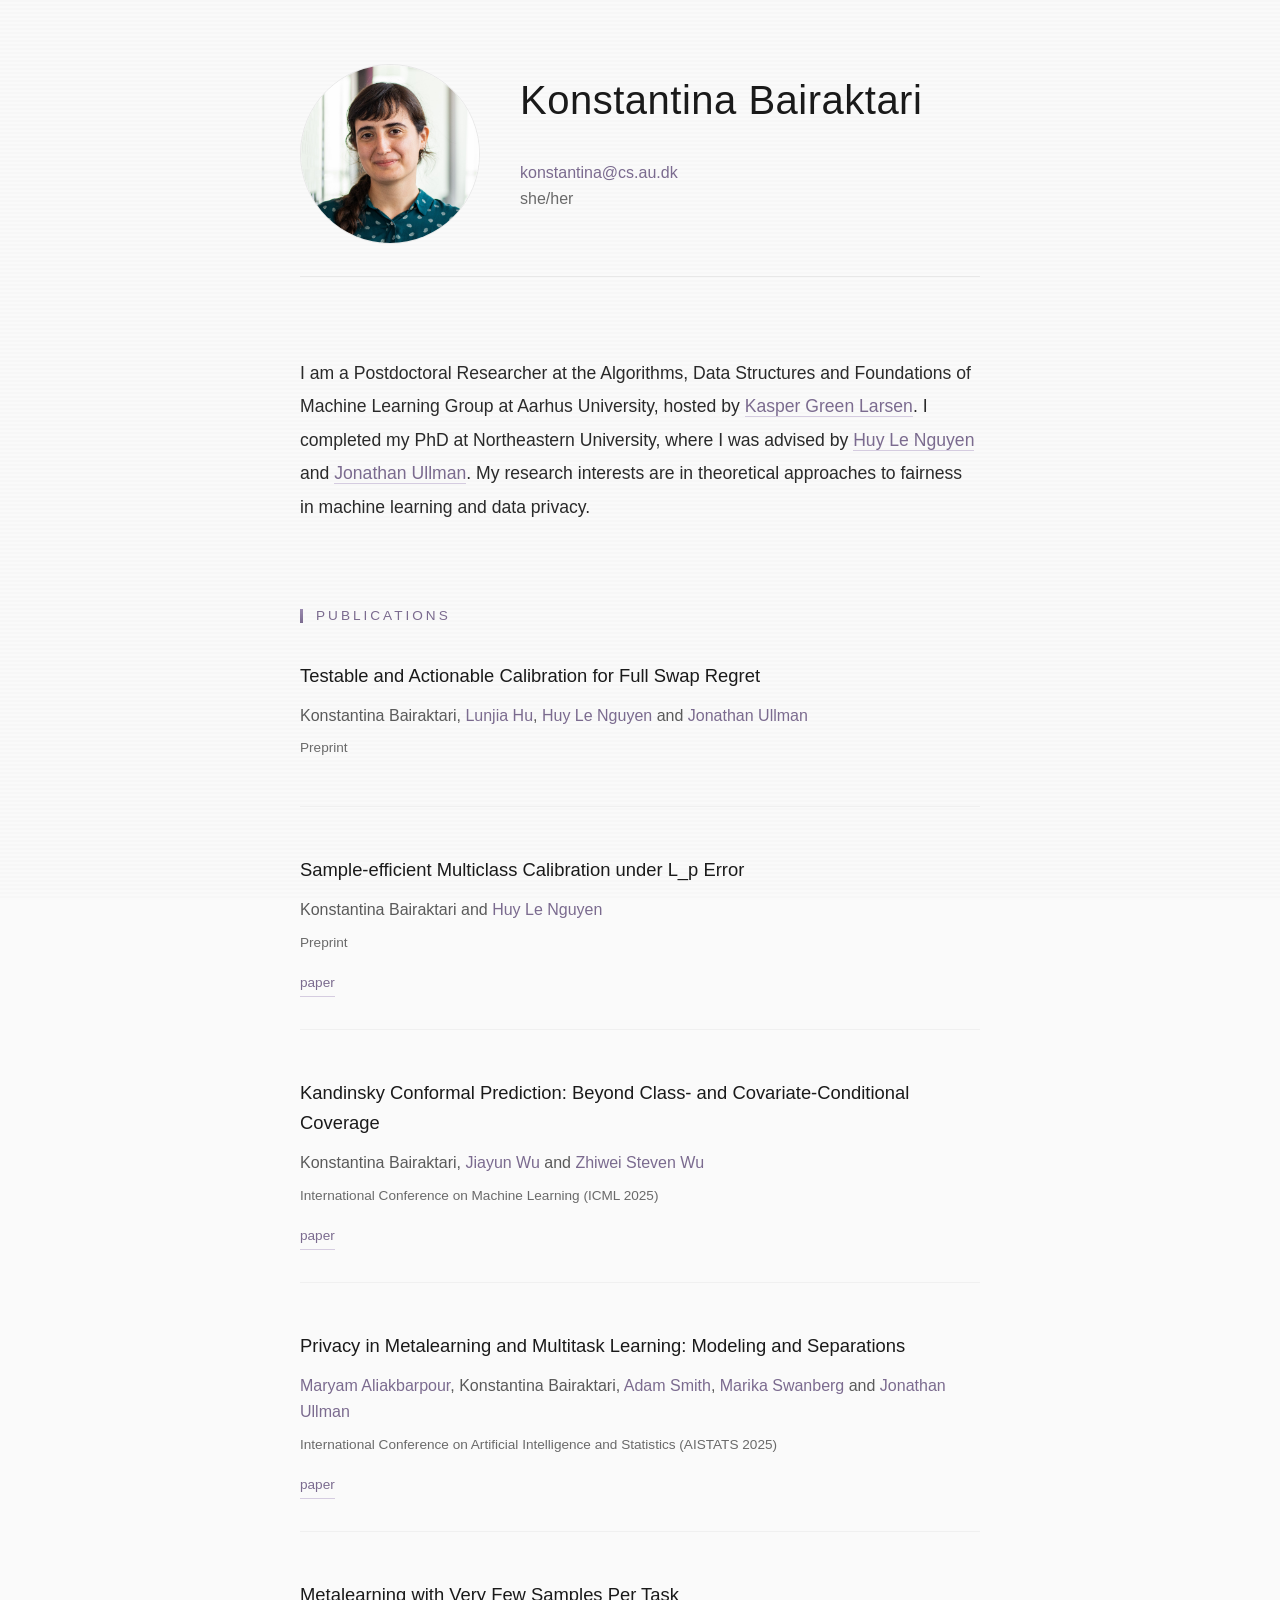
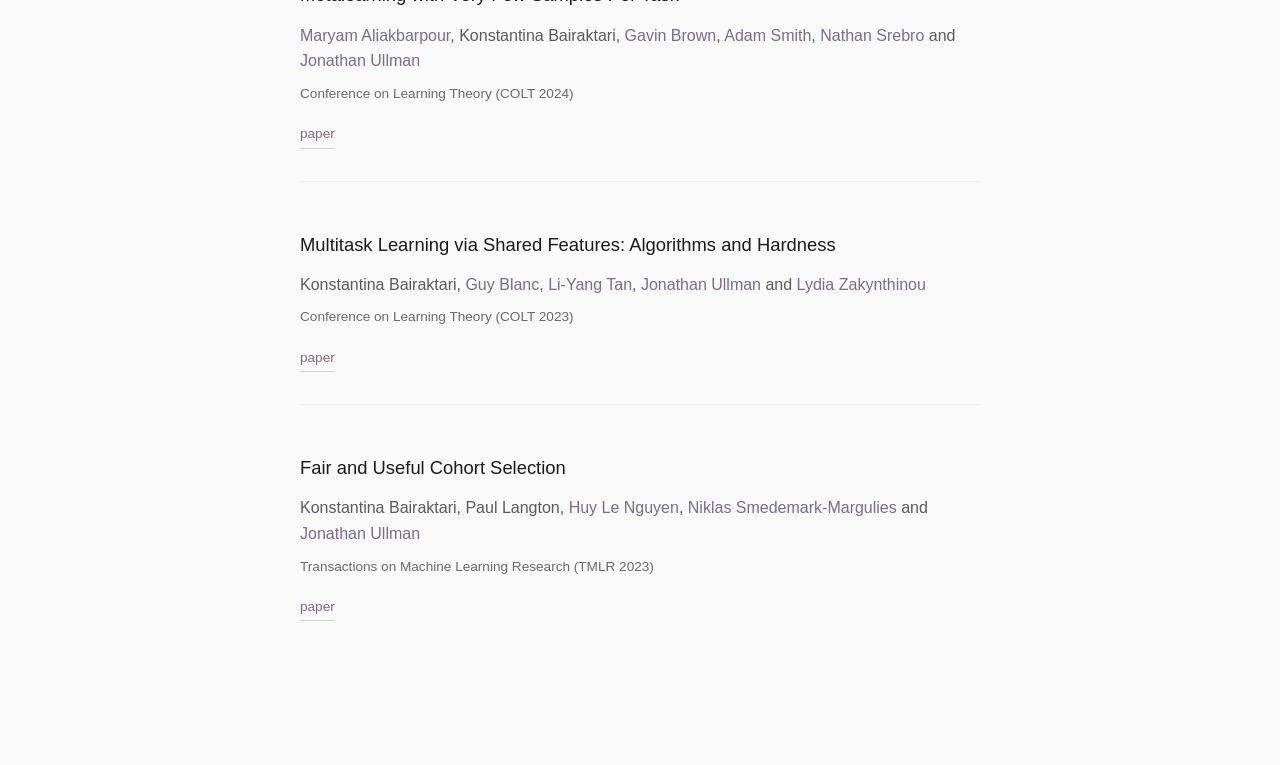
==== index.html @ 819dc564 "fixed publications format" ====
<!DOCTYPE html>
<html lang="en">
<head>
    <meta charset="UTF-8">
    <meta name="viewport" content="width=device-width, initial-scale=1.0">
    <title>Konstantina Bairaktari</title>
    <link rel="stylesheet" href="style2.css">
</head>
<body>
    <div class="container">
        <header>
            <div class="profile-photo">
                <img src="images/me.jpg" alt="Konstantina Bairaktari"> 
            </div>
            <div class="header-content">
                <h1>Konstantina Bairaktari</h1>
                <p class="contact">
                    <a href="mailto:konstantina@cs.au.dk">konstantina@cs.au.dk</a><br>
                    she/her
                </p>
            </div>
        </header>
        
        <section class="bio">
            <p>I am a Postdoctoral Researcher at the Algorithms, Data Structures and Foundations of Machine Learning Group at Aarhus University, hosted by <a href="https://cs.au.dk/~larsen/">Kasper Green Larsen</a>. I completed my PhD at Northeastern University, where I was advised by <a href="https://www.ccs.neu.edu/home/hlnguyen/">Huy Le Nguyen</a> and <a href="https://www.ccs.neu.edu/home/jullman/">Jonathan Ullman</a>. My research interests are in theoretical approaches to fairness in machine learning and data privacy.</p>
            
        </section>
        
        <h2>Publications</h2>

        <div class="publication">
            <div class="pub-title">Testable and Actionable Calibration for Full Swap Regret</div>
            <div class="pub-authors">Konstantina Bairaktari, <a href="https://lunjiahu.com/"> Lunjia Hu</a>, <a href="https://www.ccs.neu.edu/home/hlnguyen/">Huy Le Nguyen</a> and <a href="https://jonathan-ullman.github.io"> Jonathan Ullman </a></div>
            <div class="pub-venue">Preprint</div>
        </div>
        
        <div class="publication">
            <div class="pub-title">Sample-efficient Multiclass Calibration under L_p Error</div>
            <div class="pub-authors">Konstantina Bairaktari and <a href="https://www.ccs.neu.edu/home/hlnguyen/">Huy Le Nguyen</a></div>
            <div class="pub-venue">Preprint</div>
            <div class="pub-links">
                <a href="https://arxiv.org/abs/2509.23000">paper</a>
            </div>
        </div>
        
        <div class="publication">
            <div class="pub-title">Kandinsky Conformal Prediction: Beyond Class- and Covariate-Conditional Coverage</div>
            <div class="pub-authors">Konstantina Bairaktari, <a href="https://ic-hub.github.io//">Jiayun Wu</a> and <a href="https://zstevenwu.com/">Zhiwei Steven Wu</a></div>
            <div class="pub-venue">International Conference on Machine Learning (ICML 2025)</div>
            <div class="pub-links">
                <a href="https://arxiv.org/abs/2502.17264">paper</a>
            </div>
        </div>
        
        <div class="publication">
            <div class="pub-title">Privacy in Metalearning and Multitask Learning: Modeling and Separations</div>
            <div class="pub-authors"><a href="https://maryamaliakbarpour.com/">Maryam Aliakbarpour</a>, Konstantina Bairaktari, <a href="https://cs-people.bu.edu/ads22/">Adam Smith</a>, <a href="https://sites.google.com/bu.edu/marika/home">Marika Swanberg</a> and <a href="https://jonathan-ullman.github.io">Jonathan Ullman</a></div>
            <div class="pub-venue">International Conference on Artificial Intelligence and Statistics (AISTATS 2025)</div>
            <div class="pub-links">
                <a href="https://arxiv.org/abs/2412.12374">paper</a>
            </div>
        </div>
        
        <div class="publication">
            <div class="pub-title">Metalearning with Very Few Samples Per Task</div>
            <div class="pub-authors"><a href="https://maryamaliakbarpour.com/">Maryam Aliakbarpour</a>, Konstantina Bairaktari, <a href="https://homes.cs.washington.edu/~grbrown/">Gavin Brown</a>, <a href="https://cs-people.bu.edu/ads22/">Adam Smith</a>, <a href="https://nati.ttic.edu/">Nathan Srebro</a> and <a href="https://jonathan-ullman.github.io">Jonathan Ullman</a></div>
            <div class="pub-venue">Conference on Learning Theory (COLT 2024)</div>
            <div class="pub-links">
                <a href="https://arxiv.org/abs/2312.13978">paper</a>
            </div>
        </div>
        
        <div class="publication">
            <div class="pub-title">Multitask Learning via Shared Features: Algorithms and Hardness</div>
            <div class="pub-authors">Konstantina Bairaktari, <a href="https://web.stanford.edu/~gblanc/">Guy Blanc</a>, <a href="http://theory.stanford.edu/~liyang/">Li-Yang Tan</a>, <a href="https://jonathan-ullman.github.io">Jonathan Ullman</a> and <a href="https://www.ccs.neu.edu/home/lydiazak/">Lydia Zakynthinou</a></div>
            <div class="pub-venue">Conference on Learning Theory (COLT 2023)</div>
            <div class="pub-links">
                <a href="https://arxiv.org/abs/2209.03112">paper</a>
            </div>
        </div>
        
        <div class="publication">
            <div class="pub-title">Fair and Useful Cohort Selection</div>
            <div class="pub-authors">Konstantina Bairaktari, Paul Langton, <a href="https://www.ccs.neu.edu/home/hlnguyen/">Huy Le Nguyen</a>, <a href="https://nik-sm.github.io/">Niklas Smedemark-Margulies</a> and <a href="https://jonathan-ullman.github.io">Jonathan Ullman</a></div>
            <div class="pub-venue">Transactions on Machine Learning Research (TMLR 2023)</div>
            <div class="pub-links">
                <a href="https://arxiv.org/abs/2009.02207">paper</a>
            </div>
        </div>
    </div>
</body>
</html>
---- style2.css ----
* {
    margin: 0;
    padding: 0;
    box-sizing: border-box;
}

body {
    font-family: -apple-system, BlinkMacSystemFont, 'Segoe UI', 'Helvetica Neue', Arial, sans-serif;
    line-height: 1.8;
    color: #1a1a1a;
    background: #fafafa;
    padding: 4rem 2rem;
    font-weight: 300;
}

.container {
    max-width: 680px;
    margin: 0 auto;
    text-align: left;
}

header {
    margin-bottom: 5rem;
    padding-bottom: 2rem;
    border-bottom: 1px solid #e8e8e8;
    display: flex;
    gap: 2.5rem;
    align-items: flex-start;
}

.profile-photo {
    flex-shrink: 0;
    width: 180px;
    height: 180px;
    border-radius: 50%;
    background: #f5f5f5;
    border: 1px solid #e8e8e8;
    overflow: hidden;
    display: flex;
    align-items: center;
    justify-content: center;
    color: #aaa;
    font-size: 0.9rem;
}

.profile-photo img {
    width: 100%;
    height: 100%;
    object-fit: cover;
}

.header-content {
    flex: 1;
    min-width: 0;
}

h1 {
    font-size: 2.5rem;
    font-weight: 300;
    letter-spacing: 0.5px;
    margin-bottom: 1.5rem;
    color: #1a1a1a;
}

.contact {
    font-size: 1rem;
    color: #6a6a6a;
    line-height: 1.6;
}

.contact a {
    color: #7b6b8f;
    text-decoration: none;
    transition: color 0.3s ease;
}

.contact a:hover {
    color: #5a4a6f;
}

.bio {
    margin: 3rem 0 5rem 0;
    font-size: 1.1rem;
    line-height: 1.9;
    color: #2a2a2a;
}

.bio p {
    margin-bottom: 1.5rem;
}

.bio a {
    color: #7b6b8f;
    text-decoration: none;
    border-bottom: 1px solid #d5cce0;
    transition: all 0.3s ease;
}

.bio a:hover {
    color: #5a4a6f;
    border-bottom-color: #9b8bb0;
}

h2 {
    font-size: 0.85rem;
    font-weight: 400;
    letter-spacing: 3px;
    text-transform: uppercase;
    margin: 4rem 0 2rem 0;
    color: #7b6b8f;
    position: relative;
    padding-left: 1rem;
}

h2::before {
    content: '';
    position: absolute;
    left: 0;
    top: 50%;
    transform: translateY(-50%);
    width: 3px;
    height: 14px;
    background: linear-gradient(to bottom, #9b8bb0, #7b6b8f);
}

.publication {
    margin-bottom: 3rem;
    padding-bottom: 2rem;
    border-bottom: 1px solid #f0f0f0;
}

.publication:last-child {
    border-bottom: none;
}

.pub-title {
    font-weight: 400;
    font-size: 1.15rem;
    margin-bottom: 0.8rem;
    color: #1a1a1a;
    line-height: 1.6;
}

.pub-authors {
    font-size: 1rem;
    color: #5a5a5a;
    margin-bottom: 0.5rem;
    line-height: 1.6;
}

.pub-authors a {
    color: #7b6b8f;
    text-decoration: none;
    transition: color 0.3s ease;
}

.pub-authors a:hover {
    color: #5a4a6f;
}

.pub-venue {
    font-size: 0.85rem;
    color: #6a6a6a;
    margin-bottom: 0.8rem;
}

.pub-links {
    margin-top: 0.6rem;
}

.pub-links a {
    display: inline-block;
    margin-right: 1.2rem;
    color: #7b6b8f;
    text-decoration: none;
    font-size: 0.85rem;
    padding-bottom: 1px;
    border-bottom: 1px solid #d5cce0;
    transition: all 0.3s ease;
}

.pub-links a:hover {
    color: #5a4a6f;
    border-bottom-color: #7b6b8f;
}

/* Subtle texture */
body::before {
    content: '';
    position: fixed;
    top: 0;
    left: 0;
    width: 100%;
    height: 100%;
    background-image: 
        repeating-linear-gradient(
            0deg,
            transparent,
            transparent 2px,
            rgba(0,0,0,0.01) 2px,
            rgba(0,0,0,0.01) 4px
        );
    pointer-events: none;
    z-index: -1;
}

@media (max-width: 600px) {
    header {
        flex-direction: column;
        align-items: flex-start;
    }
    
    .profile-photo {
        margin-bottom: 1.5rem;
    }
    
    body {
        padding: 2rem 1rem;
    }
}
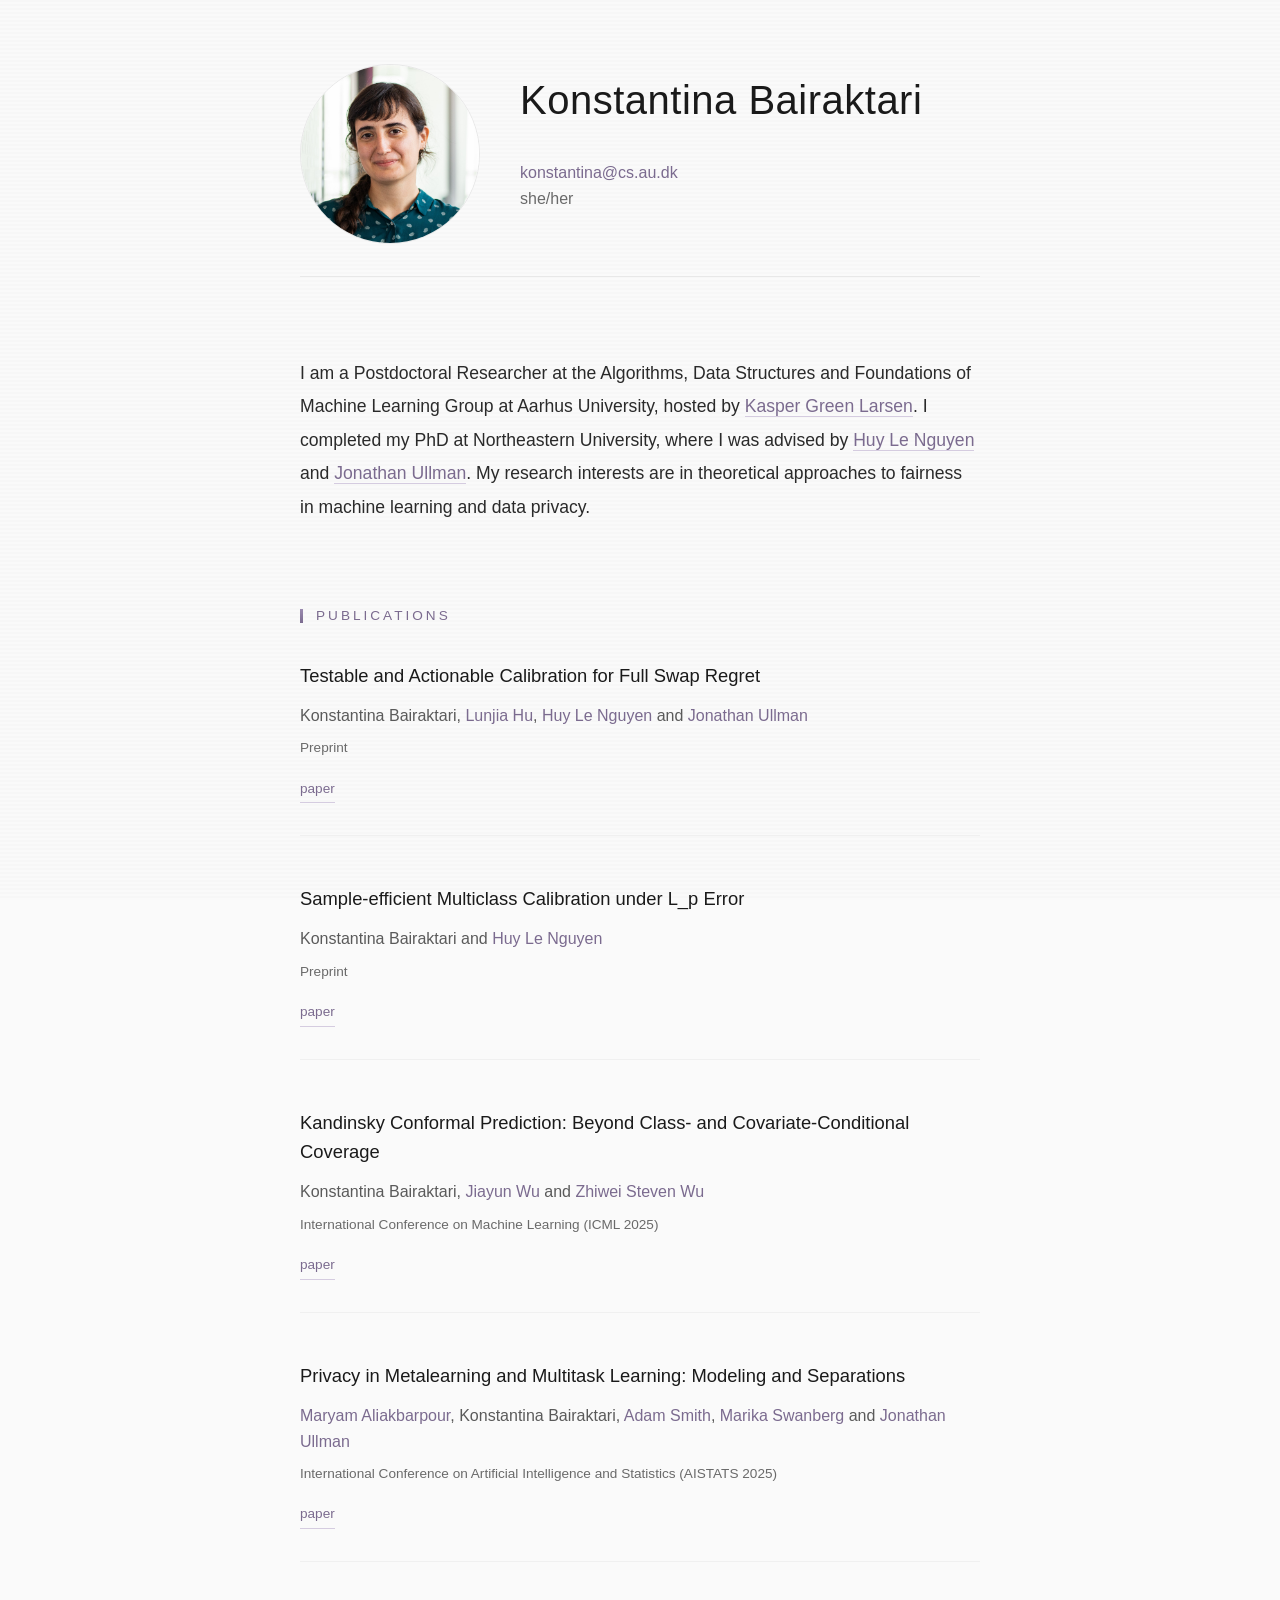
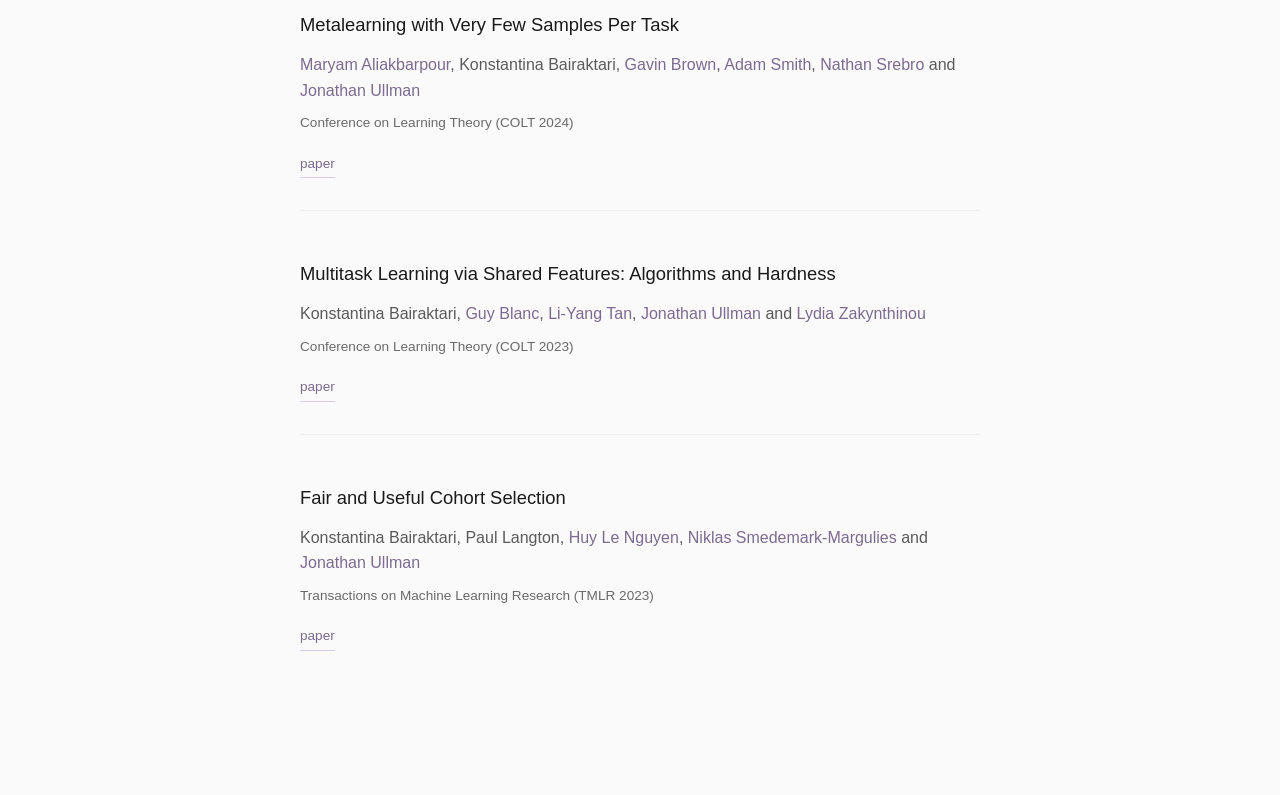
==== commit 78822cff: "link for last paper" ====
--- a/index.html
+++ b/index.html
@@ -32,6 +32,10 @@
             <div class="pub-title">Testable and Actionable Calibration for Full Swap Regret</div>
             <div class="pub-authors">Konstantina Bairaktari, <a href="https://lunjiahu.com/"> Lunjia Hu</a>, <a href="https://www.ccs.neu.edu/home/hlnguyen/">Huy Le Nguyen</a> and <a href="https://jonathan-ullman.github.io"> Jonathan Ullman </a></div>
             <div class="pub-venue">Preprint</div>
+            <div class="pub-links">
+                <a href="https://arxiv.org/abs/2605.17749">paper
+                </a>
+            </div>
         </div>
         
         <div class="publication">
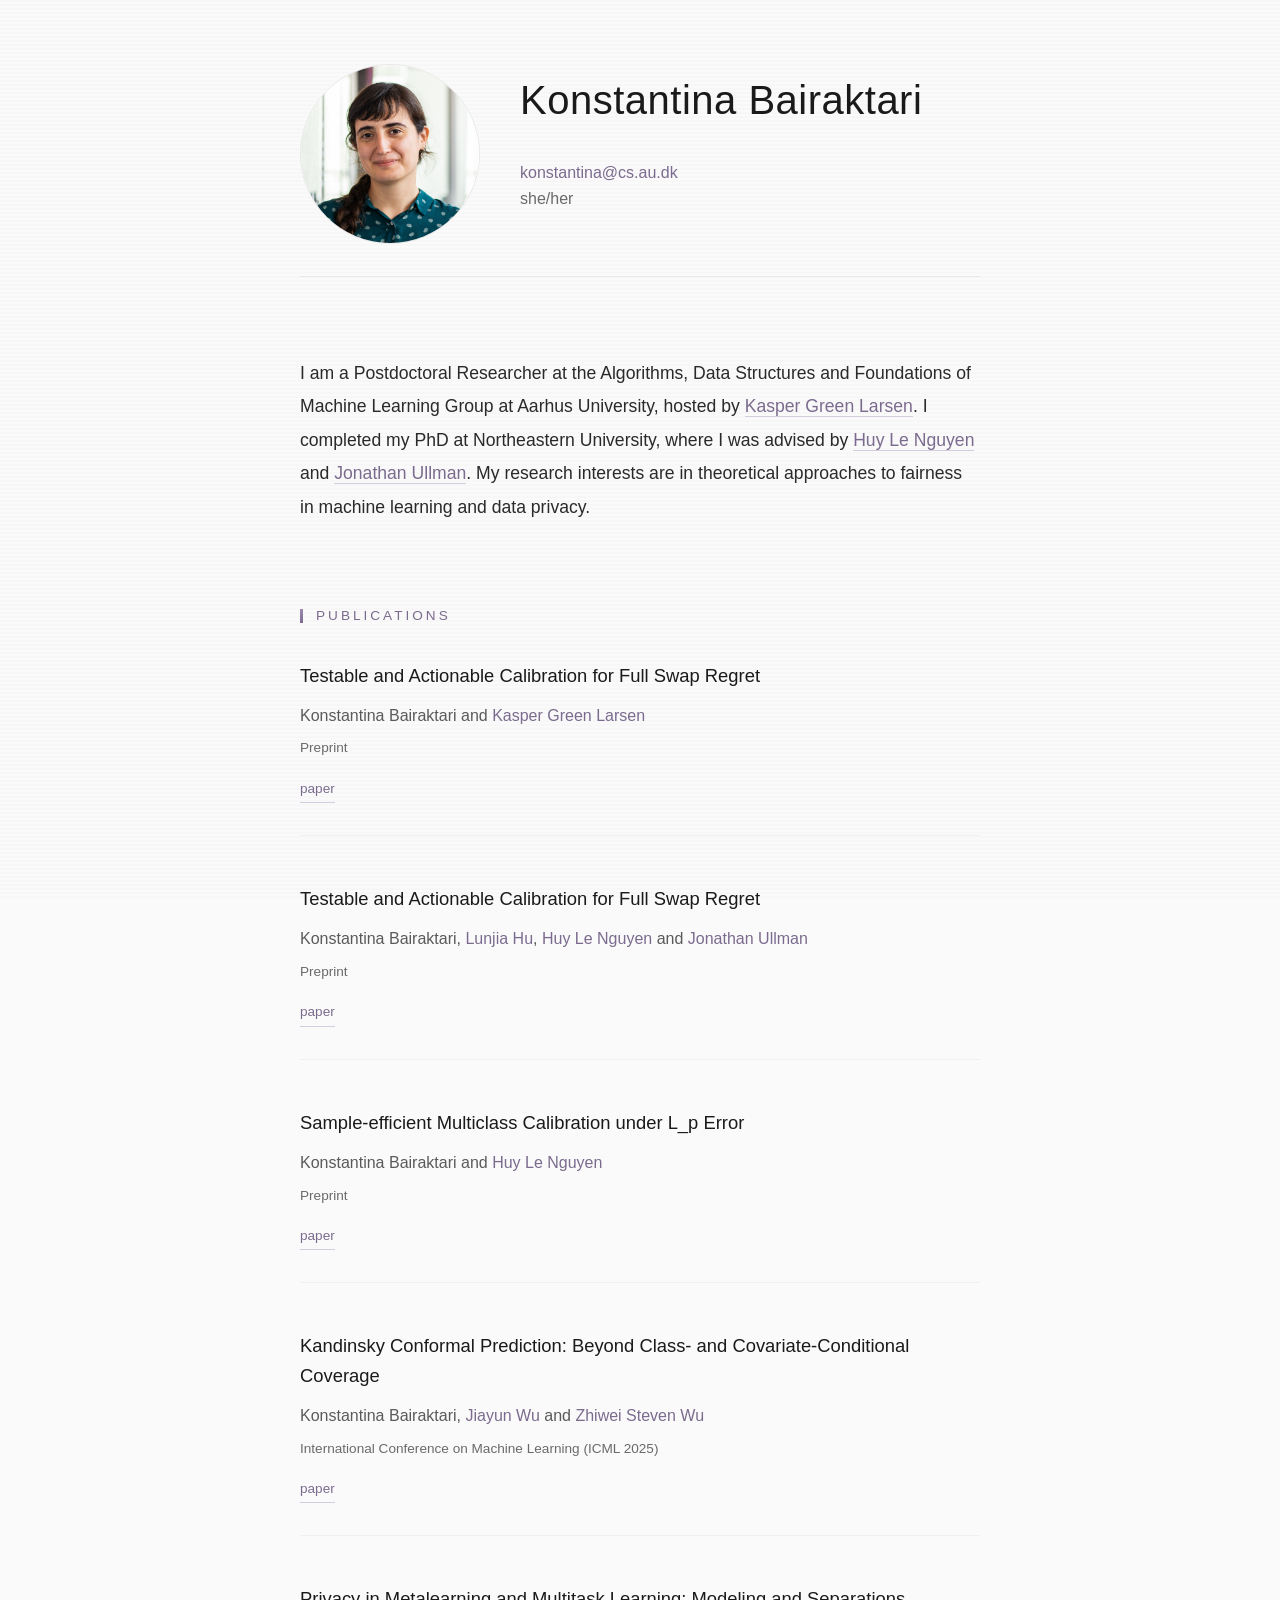
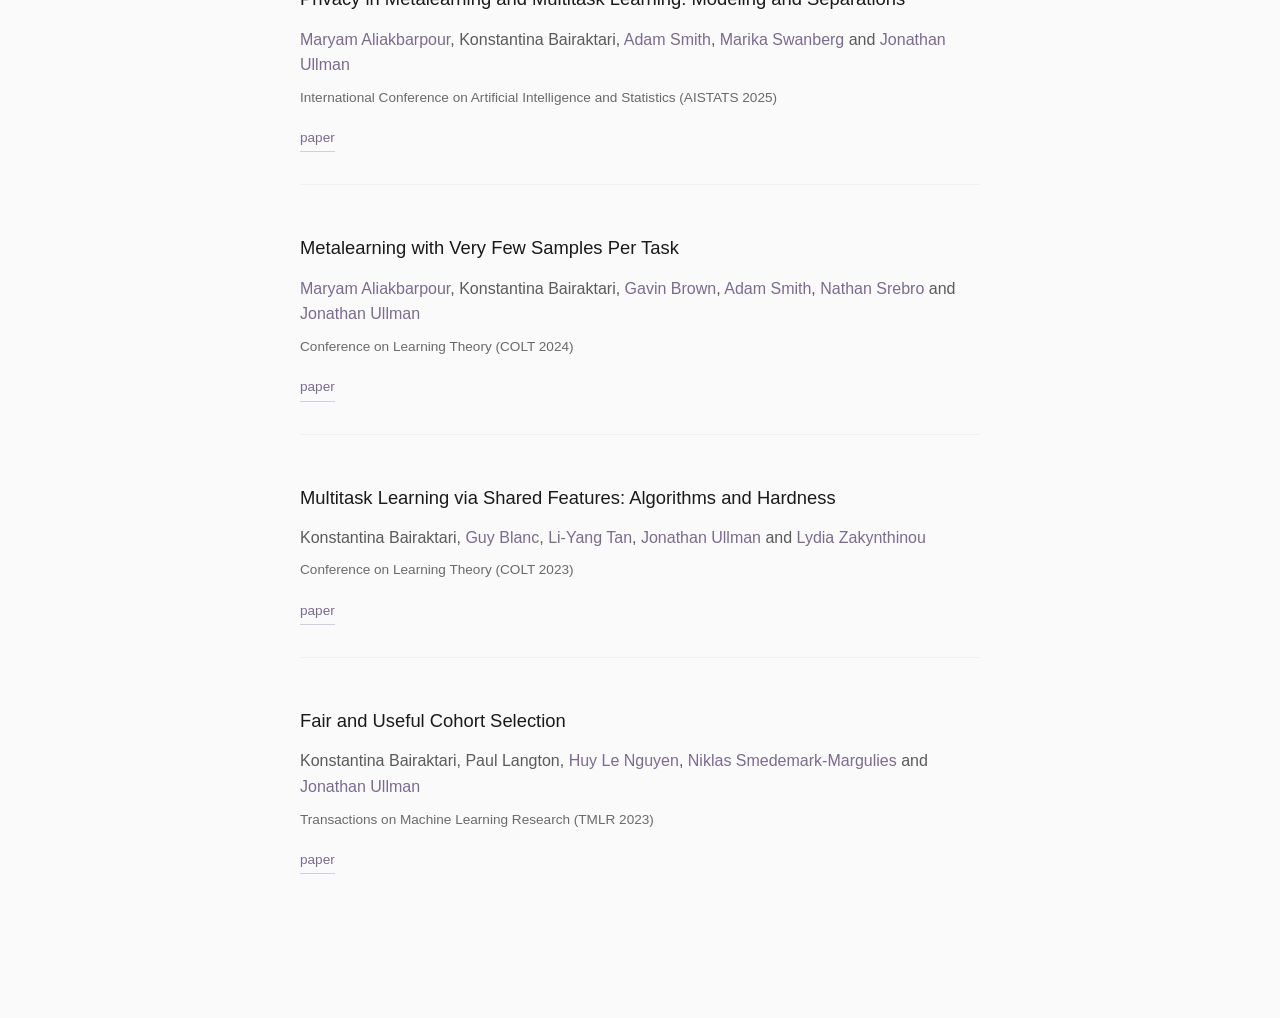
==== commit b52d9872: "Update" ====
--- a/index.html
+++ b/index.html
@@ -30,6 +30,16 @@
 
         <div class="publication">
             <div class="pub-title">Testable and Actionable Calibration for Full Swap Regret</div>
+            <div class="pub-authors">Konstantina Bairaktari and <a href="https://cs.au.dk/~larsen/"> Kasper Green Larsen</a></a></div>
+            <div class="pub-venue">Preprint</div>
+            <div class="pub-links">
+                <a href="https://arxiv.org/abs/2607.00876">paper
+                </a>
+            </div>
+        </div>
+
+        <div class="publication">
+            <div class="pub-title">Testable and Actionable Calibration for Full Swap Regret</div>
             <div class="pub-authors">Konstantina Bairaktari, <a href="https://lunjiahu.com/"> Lunjia Hu</a>, <a href="https://www.ccs.neu.edu/home/hlnguyen/">Huy Le Nguyen</a> and <a href="https://jonathan-ullman.github.io"> Jonathan Ullman </a></div>
             <div class="pub-venue">Preprint</div>
             <div class="pub-links">
@@ -58,7 +68,7 @@
         
         <div class="publication">
             <div class="pub-title">Privacy in Metalearning and Multitask Learning: Modeling and Separations</div>
-            <div class="pub-authors"><a href="https://maryamaliakbarpour.com/">Maryam Aliakbarpour</a>, Konstantina Bairaktari, <a href="https://cs-people.bu.edu/ads22/">Adam Smith</a>, <a href="https://sites.google.com/bu.edu/marika/home">Marika Swanberg</a> and <a href="https://jonathan-ullman.github.io">Jonathan Ullman</a></div>
+            <div class="pub-authors"><a href="https://maryamaliakbarpour.com/">Maryam Aliakbarpour</a>, Konstantina Bairaktari, <a href="https://cs-people.bu.edu/ads22/">Adam Smith</a>, <a href="https://marikaswanberg.com/">Marika Swanberg</a> and <a href="https://jonathan-ullman.github.io">Jonathan Ullman</a></div>
             <div class="pub-venue">International Conference on Artificial Intelligence and Statistics (AISTATS 2025)</div>
             <div class="pub-links">
                 <a href="https://arxiv.org/abs/2412.12374">paper</a>
@@ -67,7 +77,7 @@
         
         <div class="publication">
             <div class="pub-title">Metalearning with Very Few Samples Per Task</div>
-            <div class="pub-authors"><a href="https://maryamaliakbarpour.com/">Maryam Aliakbarpour</a>, Konstantina Bairaktari, <a href="https://homes.cs.washington.edu/~grbrown/">Gavin Brown</a>, <a href="https://cs-people.bu.edu/ads22/">Adam Smith</a>, <a href="https://nati.ttic.edu/">Nathan Srebro</a> and <a href="https://jonathan-ullman.github.io">Jonathan Ullman</a></div>
+            <div class="pub-authors"><a href="https://maryamaliakbarpour.com/">Maryam Aliakbarpour</a>, Konstantina Bairaktari, <a href="https://pages.cs.wisc.edu/~grbrown5/">Gavin Brown</a>, <a href="https://cs-people.bu.edu/ads22/">Adam Smith</a>, <a href="https://nati.ttic.edu/">Nathan Srebro</a> and <a href="https://jonathan-ullman.github.io">Jonathan Ullman</a></div>
             <div class="pub-venue">Conference on Learning Theory (COLT 2024)</div>
             <div class="pub-links">
                 <a href="https://arxiv.org/abs/2312.13978">paper</a>
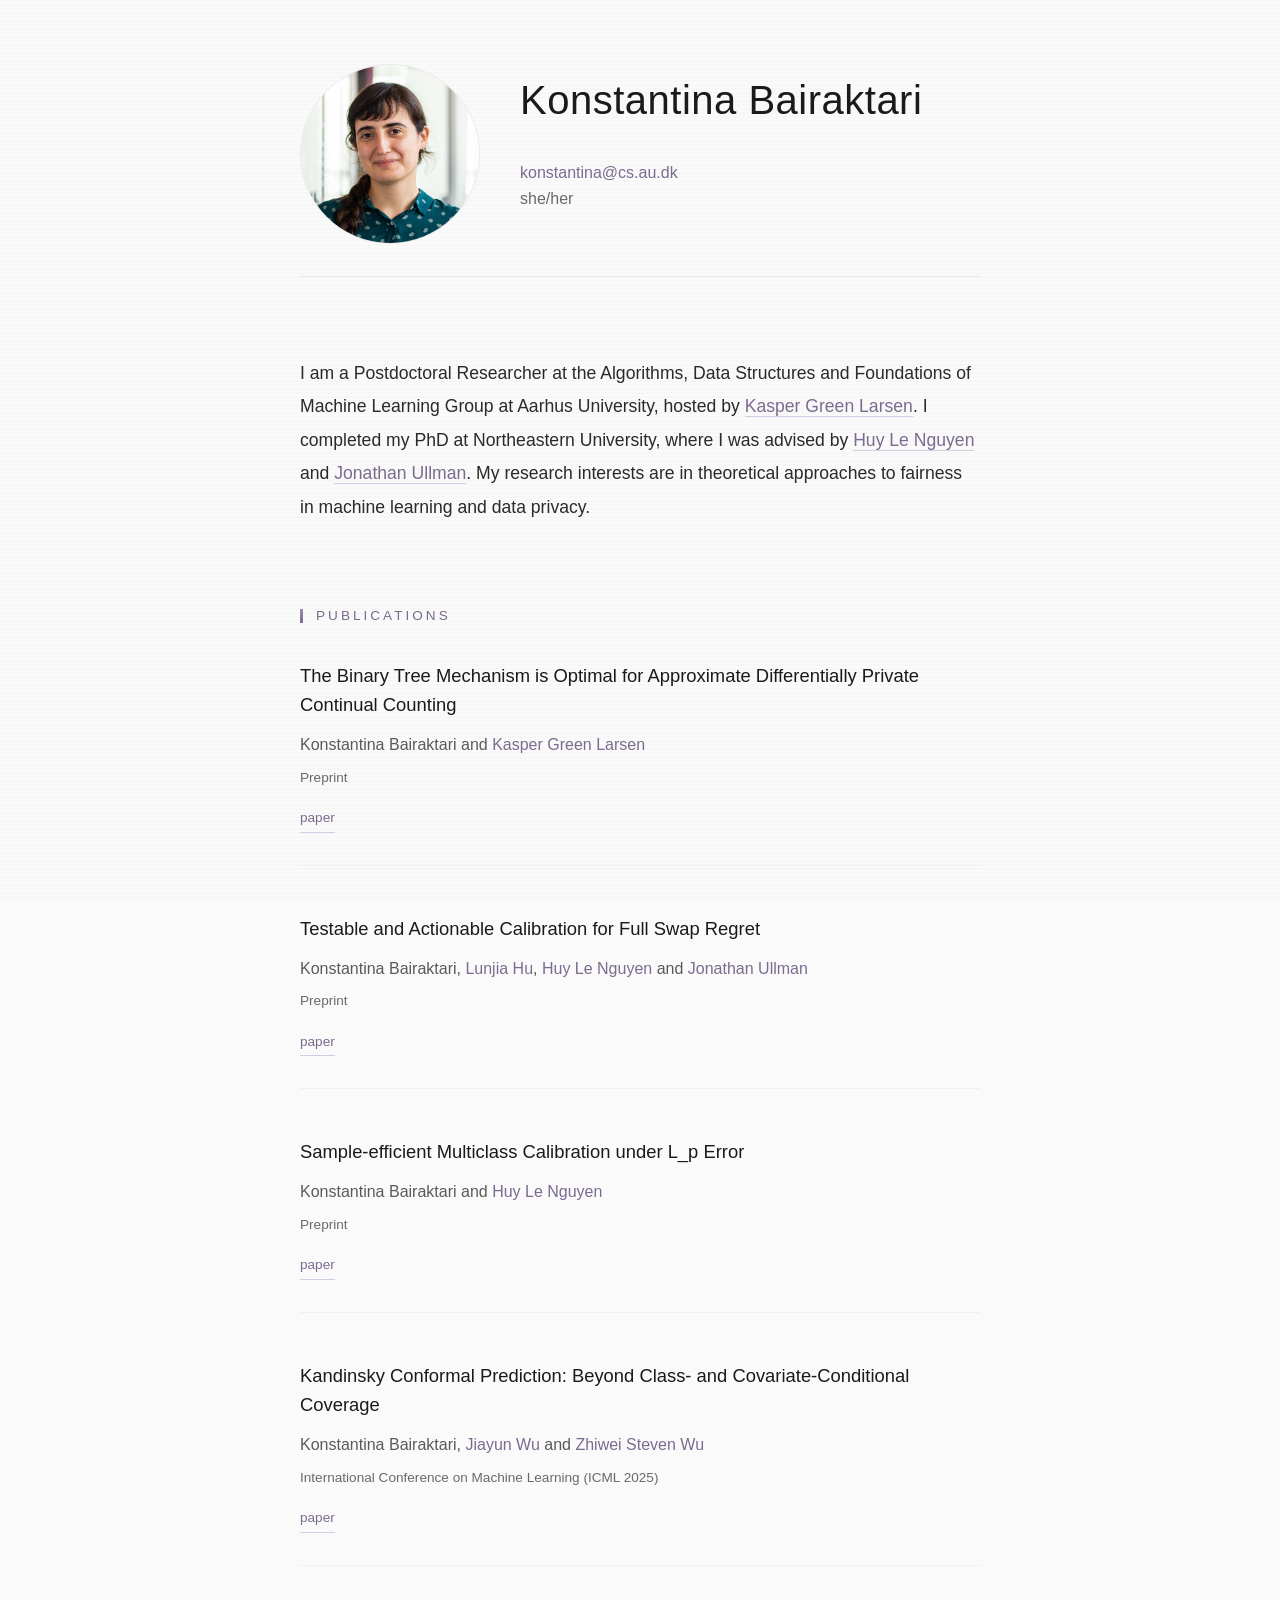
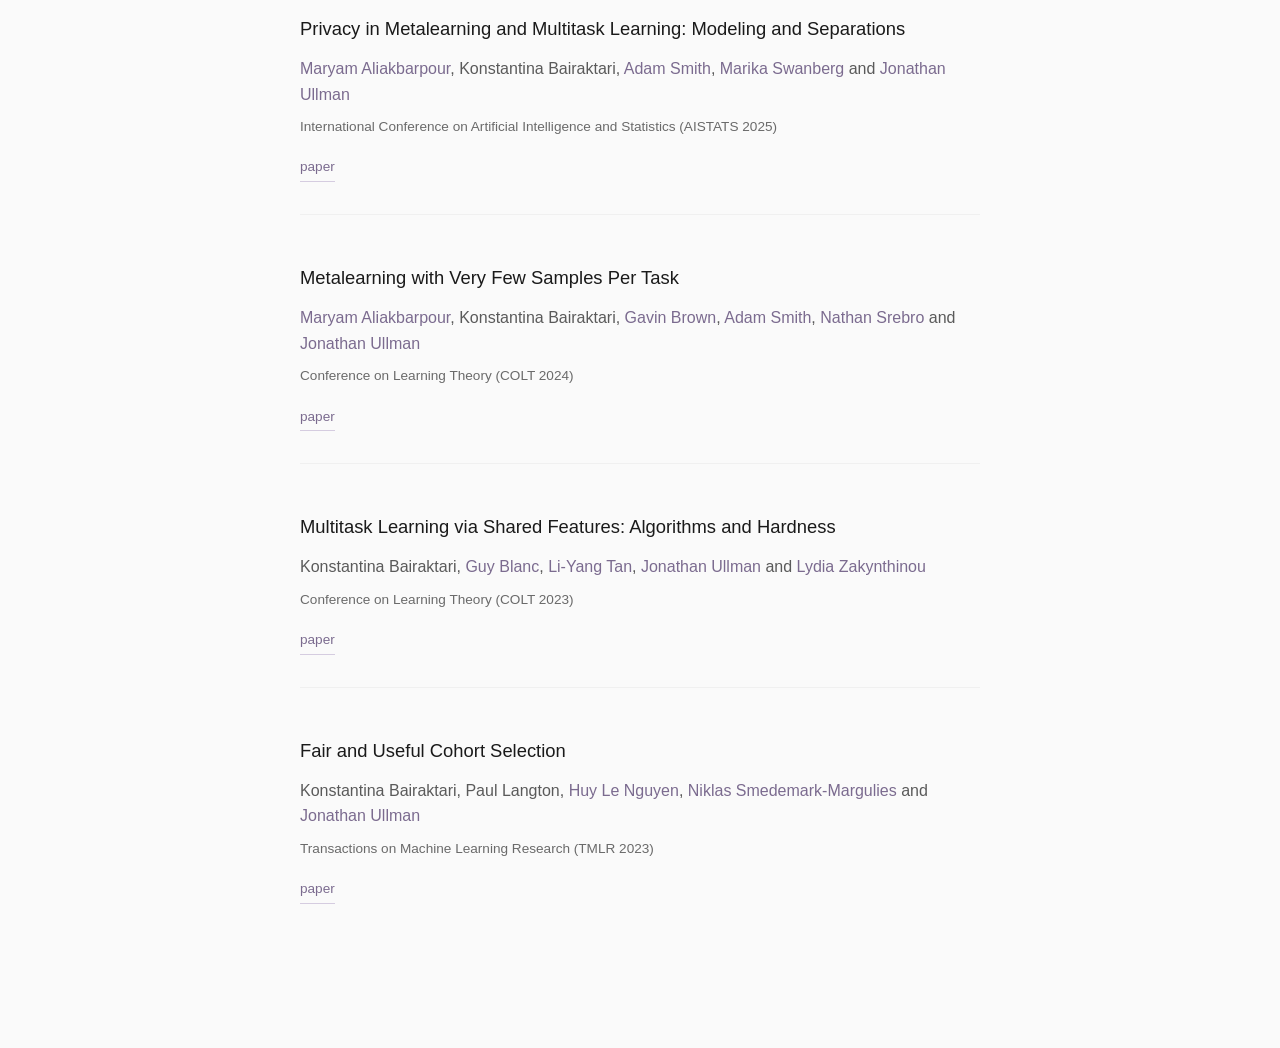
==== commit d3e5e800: "Update" ====
--- a/index.html
+++ b/index.html
@@ -29,7 +29,7 @@
         <h2>Publications</h2>
 
         <div class="publication">
-            <div class="pub-title">Testable and Actionable Calibration for Full Swap Regret</div>
+            <div class="pub-title">The Binary Tree Mechanism is Optimal for Approximate Differentially Private Continual Counting</div>
             <div class="pub-authors">Konstantina Bairaktari and <a href="https://cs.au.dk/~larsen/"> Kasper Green Larsen</a></a></div>
             <div class="pub-venue">Preprint</div>
             <div class="pub-links">
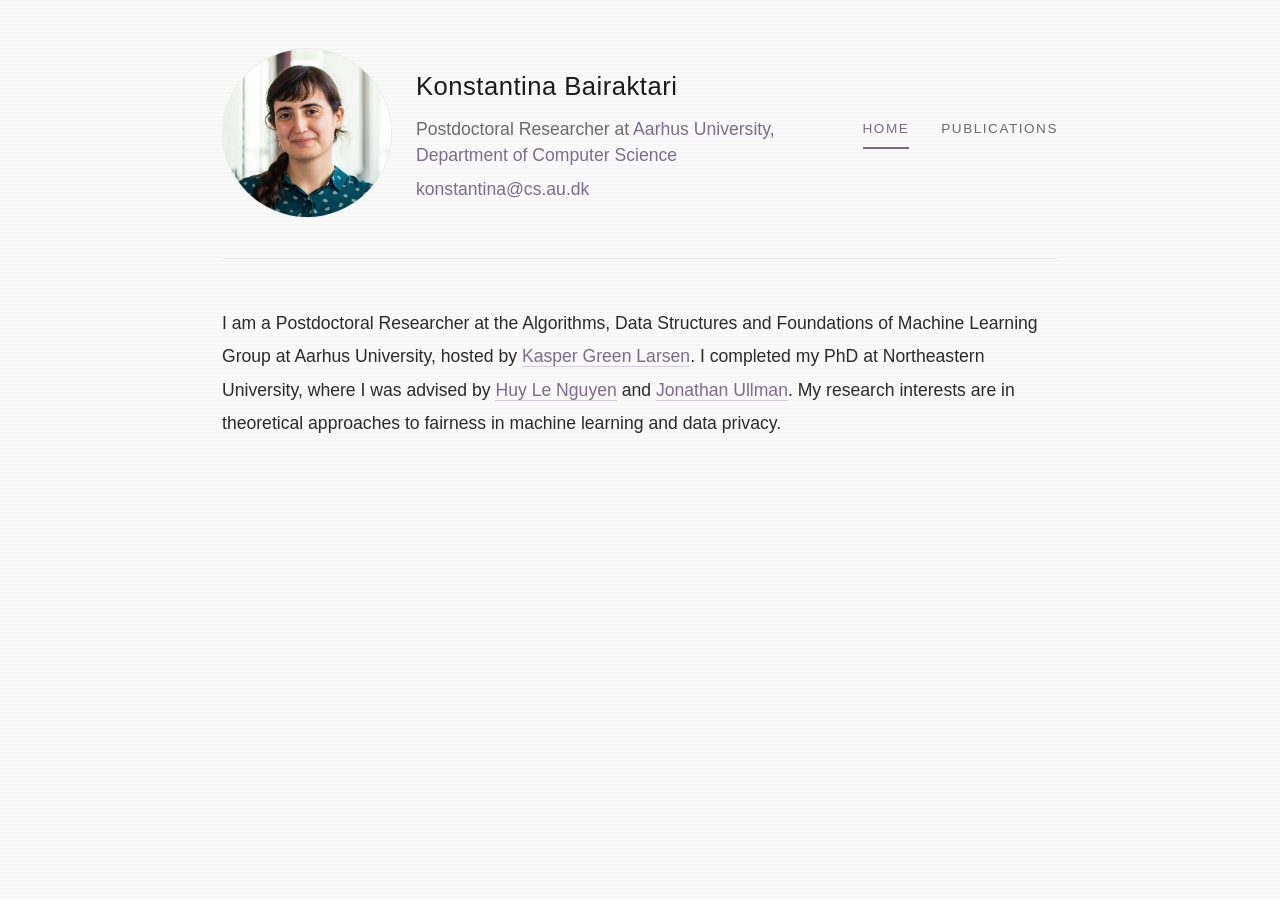
==== commit cc30c3ad: "Created a publications page" ====
--- a/index.html
+++ b/index.html
@@ -7,100 +7,33 @@
     <link rel="stylesheet" href="style2.css">
 </head>
 <body>
-    <div class="container">
-        <header>
-            <div class="profile-photo">
-                <img src="images/me.jpg" alt="Konstantina Bairaktari"> 
+    <div class="page">
+
+        <header class="site-header">
+            <div class="header-left">
+                <div class="profile-photo">
+                    <img src="images/me.jpg" alt="Konstantina Bairaktari">
+                </div>
+                <div class="header-text">
+                    <h1>Konstantina Bairaktari</h1>
+                    <p>Postdoctoral Researcher at <a href="https://www.au.dk/">Aarhus University</a>,<br>
+                    <a href="https://cs.au.dk/">Department of Computer Science</a></p>
+                    <p class="header-email"><a href="mailto:konstantina@cs.au.dk">konstantina@cs.au.dk</a></p>
+                </div>
             </div>
-            <div class="header-content">
-                <h1>Konstantina Bairaktari</h1>
-                <p class="contact">
-                    <a href="mailto:konstantina@cs.au.dk">konstantina@cs.au.dk</a><br>
-                    she/her
-                </p>
-            </div>
+
+            <nav class="site-nav">
+                <a href="index.html" class="nav-tile active">Home</a>
+                <a href="publications.html" class="nav-tile">Publications</a>
+            </nav>
         </header>
-        
-        <section class="bio">
-            <p>I am a Postdoctoral Researcher at the Algorithms, Data Structures and Foundations of Machine Learning Group at Aarhus University, hosted by <a href="https://cs.au.dk/~larsen/">Kasper Green Larsen</a>. I completed my PhD at Northeastern University, where I was advised by <a href="https://www.ccs.neu.edu/home/hlnguyen/">Huy Le Nguyen</a> and <a href="https://www.ccs.neu.edu/home/jullman/">Jonathan Ullman</a>. My research interests are in theoretical approaches to fairness in machine learning and data privacy.</p>
-            
-        </section>
-        
-        <h2>Publications</h2>
 
-        <div class="publication">
-            <div class="pub-title">The Binary Tree Mechanism is Optimal for Approximate Differentially Private Continual Counting</div>
-            <div class="pub-authors">Konstantina Bairaktari and <a href="https://cs.au.dk/~larsen/"> Kasper Green Larsen</a></a></div>
-            <div class="pub-venue">Preprint</div>
-            <div class="pub-links">
-                <a href="https://arxiv.org/abs/2607.00876">paper
-                </a>
-            </div>
+        <div class="content-grid">
+            <section class="main-col">
+                <p>I am a Postdoctoral Researcher at the Algorithms, Data Structures and Foundations of Machine Learning Group at Aarhus University, hosted by <a href="https://cs.au.dk/~larsen/">Kasper Green Larsen</a>. I completed my PhD at Northeastern University, where I was advised by <a href="https://www.ccs.neu.edu/home/hlnguyen/">Huy Le Nguyen</a> and <a href="https://www.ccs.neu.edu/home/jullman/">Jonathan Ullman</a>. My research interests are in theoretical approaches to fairness in machine learning and data privacy.</p>
+            </section>
         </div>
 
-        <div class="publication">
-            <div class="pub-title">Testable and Actionable Calibration for Full Swap Regret</div>
-            <div class="pub-authors">Konstantina Bairaktari, <a href="https://lunjiahu.com/"> Lunjia Hu</a>, <a href="https://www.ccs.neu.edu/home/hlnguyen/">Huy Le Nguyen</a> and <a href="https://jonathan-ullman.github.io"> Jonathan Ullman </a></div>
-            <div class="pub-venue">Preprint</div>
-            <div class="pub-links">
-                <a href="https://arxiv.org/abs/2605.17749">paper
-                </a>
-            </div>
-        </div>
-        
-        <div class="publication">
-            <div class="pub-title">Sample-efficient Multiclass Calibration under L_p Error</div>
-            <div class="pub-authors">Konstantina Bairaktari and <a href="https://www.ccs.neu.edu/home/hlnguyen/">Huy Le Nguyen</a></div>
-            <div class="pub-venue">Preprint</div>
-            <div class="pub-links">
-                <a href="https://arxiv.org/abs/2509.23000">paper</a>
-            </div>
-        </div>
-        
-        <div class="publication">
-            <div class="pub-title">Kandinsky Conformal Prediction: Beyond Class- and Covariate-Conditional Coverage</div>
-            <div class="pub-authors">Konstantina Bairaktari, <a href="https://ic-hub.github.io//">Jiayun Wu</a> and <a href="https://zstevenwu.com/">Zhiwei Steven Wu</a></div>
-            <div class="pub-venue">International Conference on Machine Learning (ICML 2025)</div>
-            <div class="pub-links">
-                <a href="https://arxiv.org/abs/2502.17264">paper</a>
-            </div>
-        </div>
-        
-        <div class="publication">
-            <div class="pub-title">Privacy in Metalearning and Multitask Learning: Modeling and Separations</div>
-            <div class="pub-authors"><a href="https://maryamaliakbarpour.com/">Maryam Aliakbarpour</a>, Konstantina Bairaktari, <a href="https://cs-people.bu.edu/ads22/">Adam Smith</a>, <a href="https://marikaswanberg.com/">Marika Swanberg</a> and <a href="https://jonathan-ullman.github.io">Jonathan Ullman</a></div>
-            <div class="pub-venue">International Conference on Artificial Intelligence and Statistics (AISTATS 2025)</div>
-            <div class="pub-links">
-                <a href="https://arxiv.org/abs/2412.12374">paper</a>
-            </div>
-        </div>
-        
-        <div class="publication">
-            <div class="pub-title">Metalearning with Very Few Samples Per Task</div>
-            <div class="pub-authors"><a href="https://maryamaliakbarpour.com/">Maryam Aliakbarpour</a>, Konstantina Bairaktari, <a href="https://pages.cs.wisc.edu/~grbrown5/">Gavin Brown</a>, <a href="https://cs-people.bu.edu/ads22/">Adam Smith</a>, <a href="https://nati.ttic.edu/">Nathan Srebro</a> and <a href="https://jonathan-ullman.github.io">Jonathan Ullman</a></div>
-            <div class="pub-venue">Conference on Learning Theory (COLT 2024)</div>
-            <div class="pub-links">
-                <a href="https://arxiv.org/abs/2312.13978">paper</a>
-            </div>
-        </div>
-        
-        <div class="publication">
-            <div class="pub-title">Multitask Learning via Shared Features: Algorithms and Hardness</div>
-            <div class="pub-authors">Konstantina Bairaktari, <a href="https://web.stanford.edu/~gblanc/">Guy Blanc</a>, <a href="http://theory.stanford.edu/~liyang/">Li-Yang Tan</a>, <a href="https://jonathan-ullman.github.io">Jonathan Ullman</a> and <a href="https://www.ccs.neu.edu/home/lydiazak/">Lydia Zakynthinou</a></div>
-            <div class="pub-venue">Conference on Learning Theory (COLT 2023)</div>
-            <div class="pub-links">
-                <a href="https://arxiv.org/abs/2209.03112">paper</a>
-            </div>
-        </div>
-        
-        <div class="publication">
-            <div class="pub-title">Fair and Useful Cohort Selection</div>
-            <div class="pub-authors">Konstantina Bairaktari, Paul Langton, <a href="https://www.ccs.neu.edu/home/hlnguyen/">Huy Le Nguyen</a>, <a href="https://nik-sm.github.io/">Niklas Smedemark-Margulies</a> and <a href="https://jonathan-ullman.github.io">Jonathan Ullman</a></div>
-            <div class="pub-venue">Transactions on Machine Learning Research (TMLR 2023)</div>
-            <div class="pub-links">
-                <a href="https://arxiv.org/abs/2009.02207">paper</a>
-            </div>
-        </div>
     </div>
 </body>
 </html>
--- a/style2.css
+++ b/style2.css
@@ -3,35 +3,43 @@
     padding: 0;
     box-sizing: border-box;
 }
-
 body {
     font-family: -apple-system, BlinkMacSystemFont, 'Segoe UI', 'Helvetica Neue', Arial, sans-serif;
     line-height: 1.8;
     color: #1a1a1a;
     background: #fafafa;
-    padding: 4rem 2rem;
     font-weight: 300;
 }
 
-.container {
-    max-width: 680px;
+.page {
+    max-width: 900px;
     margin: 0 auto;
-    text-align: left;
-}
-
-header {
-    margin-bottom: 5rem;
-    padding-bottom: 2rem;
+    padding: 3rem 2rem 5rem 2rem;
+}
+
+/* ---------- Header: photo + name inline, nav tiles alongside ---------- */
+
+.site-header {
+    display: flex;
+    justify-content: space-between;
+    align-items: center;
+    flex-wrap: wrap;
+    gap: 2rem;
+    padding-bottom: 2.5rem;
+    margin-bottom: 3rem;
     border-bottom: 1px solid #e8e8e8;
-    display: flex;
-    gap: 2.5rem;
-    align-items: flex-start;
+}
+
+.header-left {
+    display: flex;
+    align-items: center;
+    gap: 1.5rem;
 }
 
 .profile-photo {
     flex-shrink: 0;
-    width: 180px;
-    height: 180px;
+    width: 170px;
+    height: 170px;
     border-radius: 50%;
     background: #f5f5f5;
     border: 1px solid #e8e8e8;
@@ -40,79 +48,99 @@
     align-items: center;
     justify-content: center;
     color: #aaa;
-    font-size: 0.9rem;
-}
-
+    font-size: 0.8rem;
+}
 .profile-photo img {
     width: 100%;
     height: 100%;
     object-fit: cover;
 }
 
-.header-content {
-    flex: 1;
-    min-width: 0;
-}
-
-h1 {
-    font-size: 2.5rem;
+.header-text h1 {
+    font-size: 1.6rem;
     font-weight: 300;
     letter-spacing: 0.5px;
-    margin-bottom: 1.5rem;
-    color: #1a1a1a;
-}
-
-.contact {
-    font-size: 1rem;
+    margin-bottom: 0.4rem;
+    color: #1a1a1a;
+}
+.header-text p {
+    font-size: 1.1rem;
     color: #6a6a6a;
-    line-height: 1.6;
-}
-
-.contact a {
+    line-height: 1.5;
+}
+.header-email {
+    margin-top: 0.5rem;
+}
+.header-email a {
+    color: #7b6b8f;
+}
+.header-text a {
     color: #7b6b8f;
     text-decoration: none;
     transition: color 0.3s ease;
 }
-
-.contact a:hover {
-    color: #5a4a6f;
-}
-
-.bio {
-    margin: 3rem 0 5rem 0;
+.header-text a:hover {
+    color: #5a4a6f;
+}
+
+.site-nav {
+    display: flex;
+    gap: 2rem;
+    flex-shrink: 0;
+}
+.nav-tile {
+    font-size: 0.85rem;
+    letter-spacing: 1.5px;
+    text-transform: uppercase;
+    color: #6a6a6a;
+    text-decoration: none;
+    padding-bottom: 0.4rem;
+    border-bottom: 2px solid transparent;
+    transition: all 0.3s ease;
+}
+.nav-tile:hover {
+    color: #5a4a6f;
+}
+.nav-tile.active {
+    color: #7b6b8f;
+    border-bottom-color: #7b6b8f;
+}
+
+/* ---------- Homepage: two-column body ---------- */
+
+.content-grid {
+    width: 100%;
+}
+
+.main-col p {
     font-size: 1.1rem;
     line-height: 1.9;
     color: #2a2a2a;
 }
-
-.bio p {
-    margin-bottom: 1.5rem;
-}
-
-.bio a {
+.main-col a {
     color: #7b6b8f;
     text-decoration: none;
     border-bottom: 1px solid #d5cce0;
     transition: all 0.3s ease;
 }
-
-.bio a:hover {
+.main-col a:hover {
     color: #5a4a6f;
     border-bottom-color: #9b8bb0;
 }
 
-h2 {
+/* ---------- Publications page ---------- */
+
+.content h2 {
     font-size: 0.85rem;
     font-weight: 400;
     letter-spacing: 3px;
     text-transform: uppercase;
-    margin: 4rem 0 2rem 0;
+    margin: 0 0 2rem 0;
     color: #7b6b8f;
     position: relative;
     padding-left: 1rem;
 }
-
-h2::before {
+.content h2::before {
     content: '';
     position: absolute;
     left: 0;
@@ -128,60 +156,46 @@
     padding-bottom: 2rem;
     border-bottom: 1px solid #f0f0f0;
 }
-
 .publication:last-child {
     border-bottom: none;
 }
 
 .pub-title {
-    font-weight: 400;
-    font-size: 1.15rem;
-    margin-bottom: 0.8rem;
-    color: #1a1a1a;
-    line-height: 1.6;
+    font-weight: 500;
+    font-size: 1.1rem;
+    margin-bottom: 0.3rem;
+    color: #1a1a1a;
+    line-height: 1.5;
+}
+.pub-title a {
+    color: #1a1a1a;
+    text-decoration: none;
+    border-bottom: 1px solid transparent;
+    transition: all 0.3s ease;
+}
+.pub-title a:hover {
+    color: #5a4a6f;
+    border-bottom-color: #9b8bb0;
 }
 
 .pub-authors {
     font-size: 1rem;
     color: #5a5a5a;
-    margin-bottom: 0.5rem;
-    line-height: 1.6;
-}
-
+    margin-bottom: 0.2rem;
+    line-height: 1.5;
+}
 .pub-authors a {
     color: #7b6b8f;
     text-decoration: none;
     transition: color 0.3s ease;
 }
-
 .pub-authors a:hover {
     color: #5a4a6f;
 }
 
 .pub-venue {
-    font-size: 0.85rem;
+    font-size: 1rem;
     color: #6a6a6a;
-    margin-bottom: 0.8rem;
-}
-
-.pub-links {
-    margin-top: 0.6rem;
-}
-
-.pub-links a {
-    display: inline-block;
-    margin-right: 1.2rem;
-    color: #7b6b8f;
-    text-decoration: none;
-    font-size: 0.85rem;
-    padding-bottom: 1px;
-    border-bottom: 1px solid #d5cce0;
-    transition: all 0.3s ease;
-}
-
-.pub-links a:hover {
-    color: #5a4a6f;
-    border-bottom-color: #7b6b8f;
 }
 
 /* Subtle texture */
@@ -204,17 +218,14 @@
     z-index: -1;
 }
 
-@media (max-width: 600px) {
-    header {
+/* ---------- Responsive ---------- */
+
+@media (max-width: 700px) {
+    .site-header {
         flex-direction: column;
         align-items: flex-start;
     }
-    
-    .profile-photo {
-        margin-bottom: 1.5rem;
-    }
-    
-    body {
-        padding: 2rem 1rem;
+    .page {
+        padding: 2rem 1.25rem 3rem 1.25rem;
     }
 }
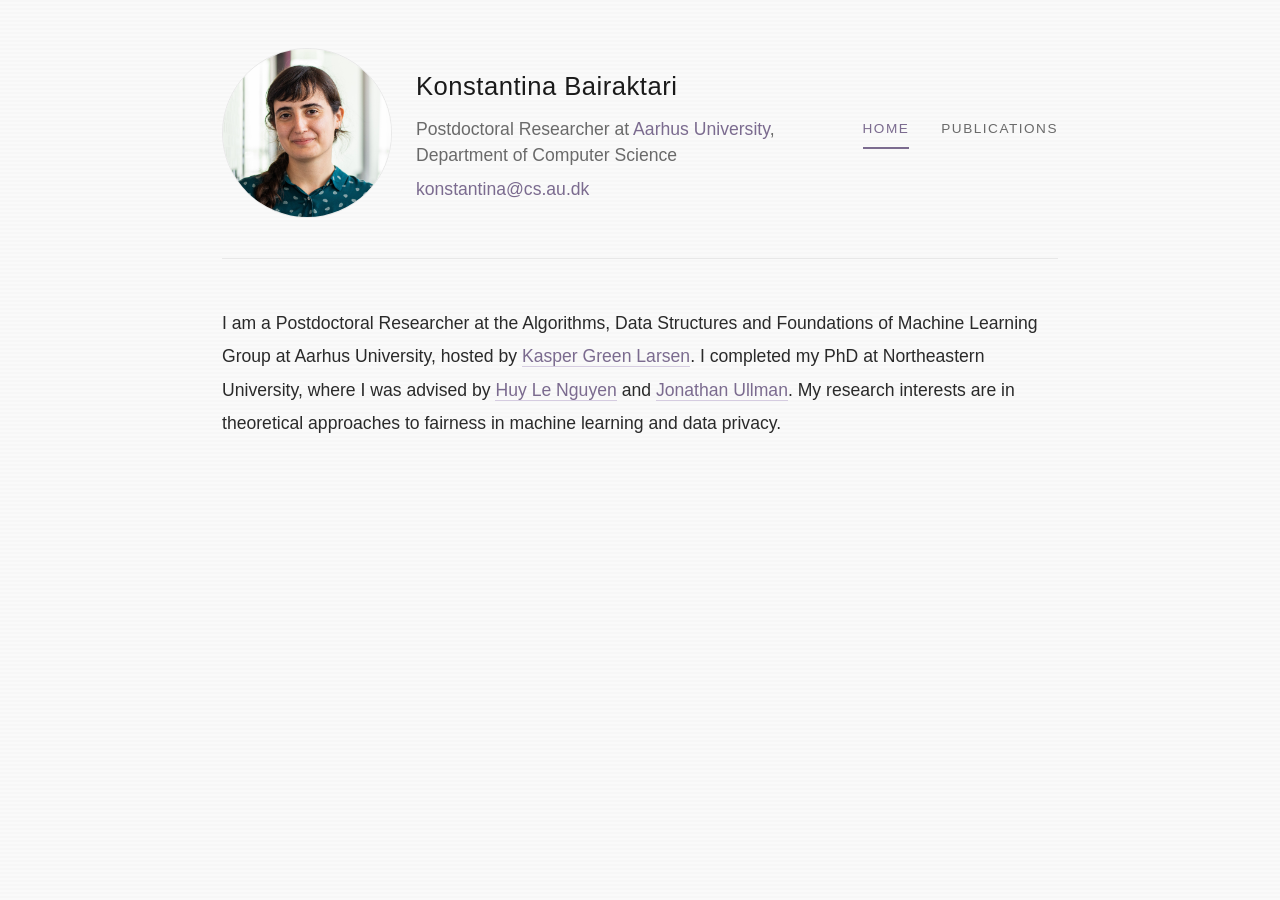
==== commit 4f2b58bf: "Update" ====
--- a/index.html
+++ b/index.html
@@ -17,7 +17,7 @@
                 <div class="header-text">
                     <h1>Konstantina Bairaktari</h1>
                     <p>Postdoctoral Researcher at <a href="https://www.au.dk/">Aarhus University</a>,<br>
-                    <a href="https://cs.au.dk/">Department of Computer Science</a></p>
+                    Department of Computer Science</p>
                     <p class="header-email"><a href="mailto:konstantina@cs.au.dk">konstantina@cs.au.dk</a></p>
                 </div>
             </div>
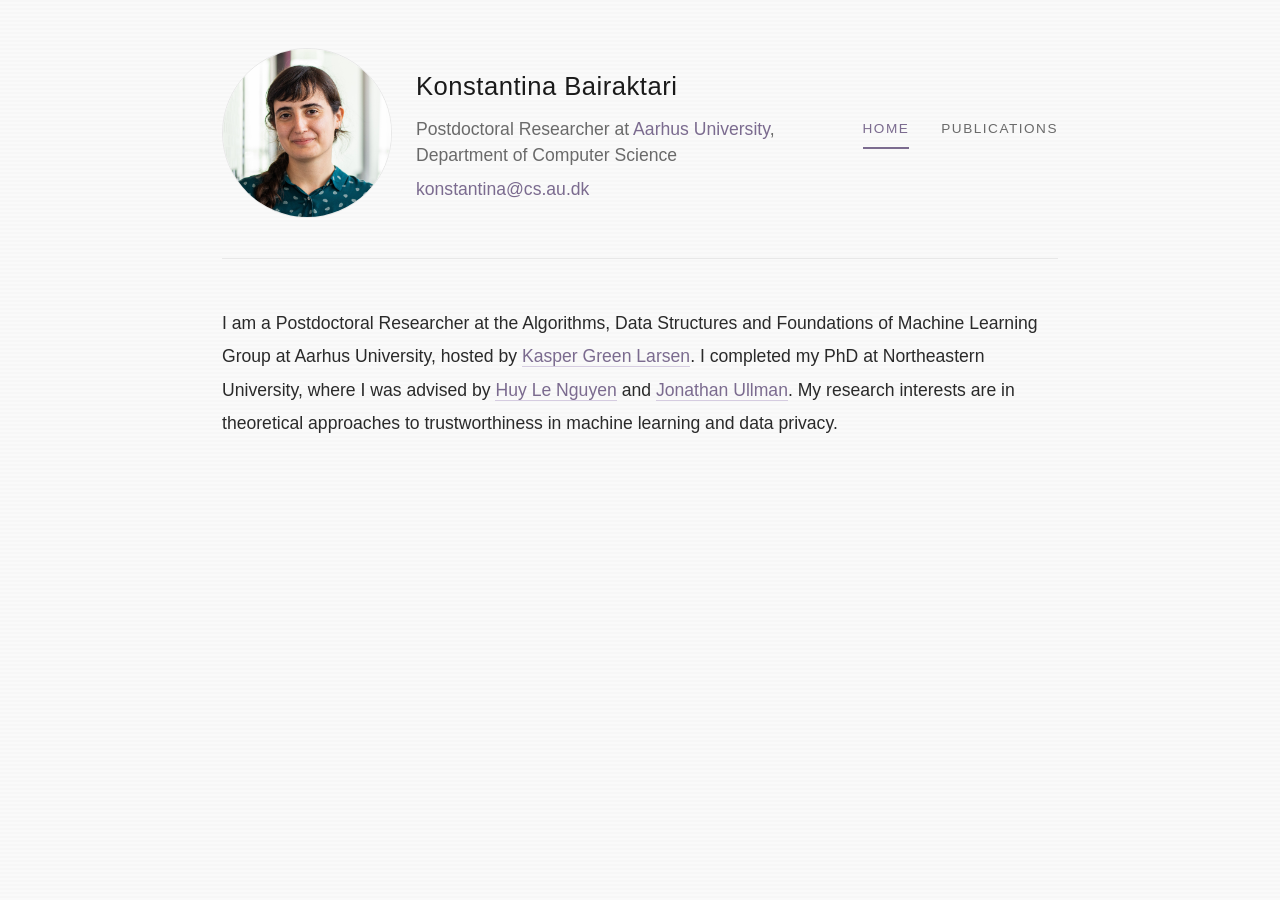
==== commit b579059f: "Update index" ====
--- a/index.html
+++ b/index.html
@@ -30,7 +30,7 @@
 
         <div class="content-grid">
             <section class="main-col">
-                <p>I am a Postdoctoral Researcher at the Algorithms, Data Structures and Foundations of Machine Learning Group at Aarhus University, hosted by <a href="https://cs.au.dk/~larsen/">Kasper Green Larsen</a>. I completed my PhD at Northeastern University, where I was advised by <a href="https://www.ccs.neu.edu/home/hlnguyen/">Huy Le Nguyen</a> and <a href="https://www.ccs.neu.edu/home/jullman/">Jonathan Ullman</a>. My research interests are in theoretical approaches to fairness in machine learning and data privacy.</p>
+                <p>I am a Postdoctoral Researcher at the Algorithms, Data Structures and Foundations of Machine Learning Group at Aarhus University, hosted by <a href="https://cs.au.dk/~larsen/">Kasper Green Larsen</a>. I completed my PhD at Northeastern University, where I was advised by <a href="https://www.ccs.neu.edu/home/hlnguyen/">Huy Le Nguyen</a> and <a href="https://www.ccs.neu.edu/home/jullman/">Jonathan Ullman</a>. My research interests are in theoretical approaches to trustworthiness in machine learning and data privacy.</p>
             </section>
         </div>
 
--- a/style2.css
+++ b/style2.css
@@ -228,4 +228,4 @@
     .page {
         padding: 2rem 1.25rem 3rem 1.25rem;
     }
-}+}
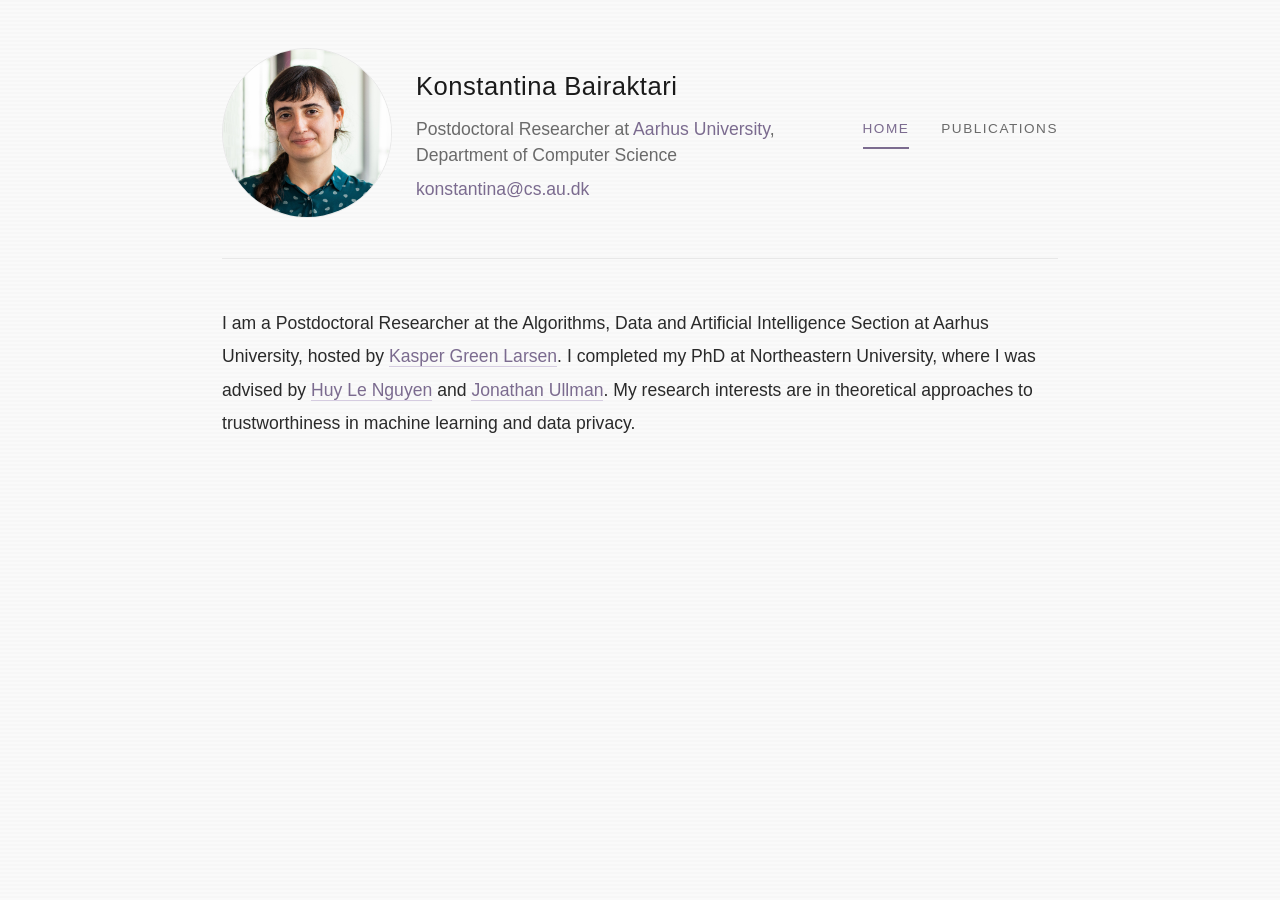
==== commit c5d14fd7: "Update index" ====
--- a/index.html
+++ b/index.html
@@ -30,7 +30,7 @@
 
         <div class="content-grid">
             <section class="main-col">
-                <p>I am a Postdoctoral Researcher at the Algorithms, Data Structures and Foundations of Machine Learning Group at Aarhus University, hosted by <a href="https://cs.au.dk/~larsen/">Kasper Green Larsen</a>. I completed my PhD at Northeastern University, where I was advised by <a href="https://www.ccs.neu.edu/home/hlnguyen/">Huy Le Nguyen</a> and <a href="https://www.ccs.neu.edu/home/jullman/">Jonathan Ullman</a>. My research interests are in theoretical approaches to trustworthiness in machine learning and data privacy.</p>
+                <p>I am a Postdoctoral Researcher at the Algorithms, Data and Artificial Intelligence Section at Aarhus University, hosted by <a href="https://cs.au.dk/~larsen/">Kasper Green Larsen</a>. I completed my PhD at Northeastern University, where I was advised by <a href="https://www.ccs.neu.edu/home/hlnguyen/">Huy Le Nguyen</a> and <a href="https://www.ccs.neu.edu/home/jullman/">Jonathan Ullman</a>. My research interests are in theoretical approaches to trustworthiness in machine learning and data privacy.</p>
             </section>
         </div>
 
